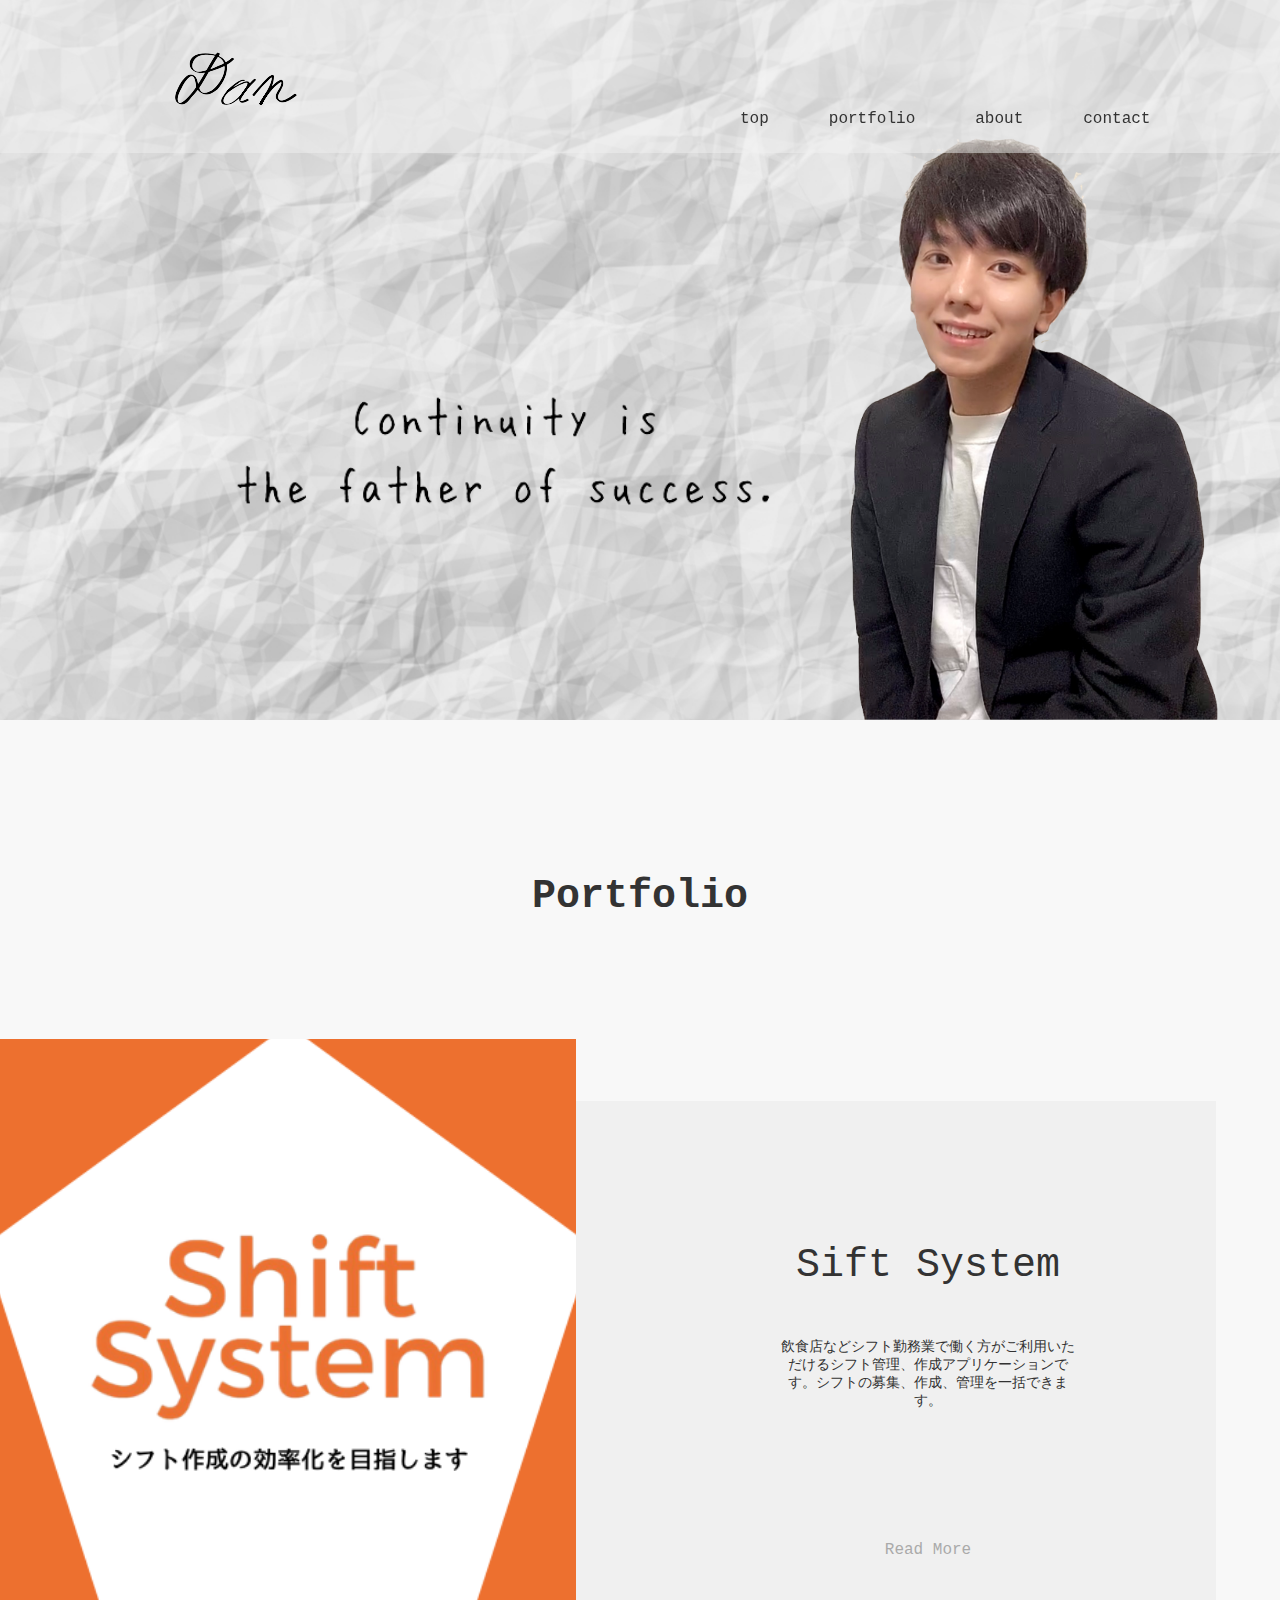
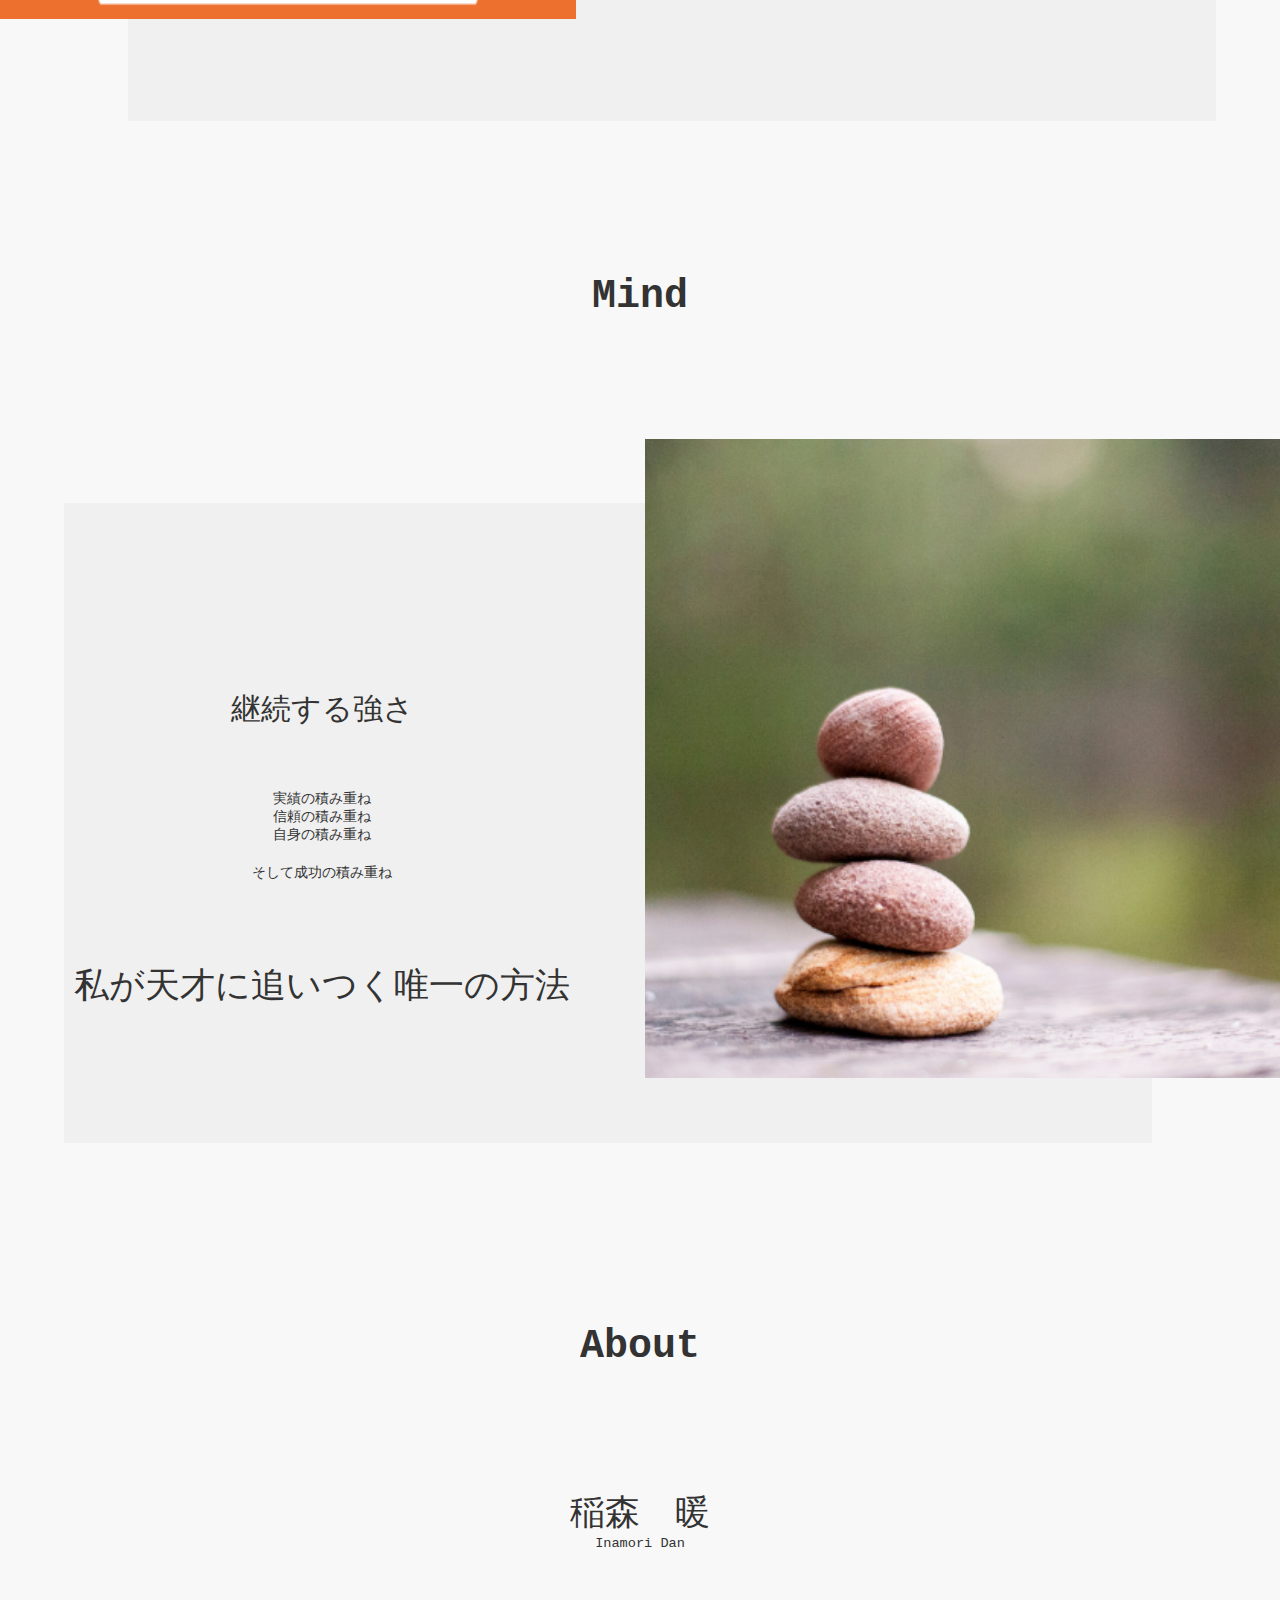
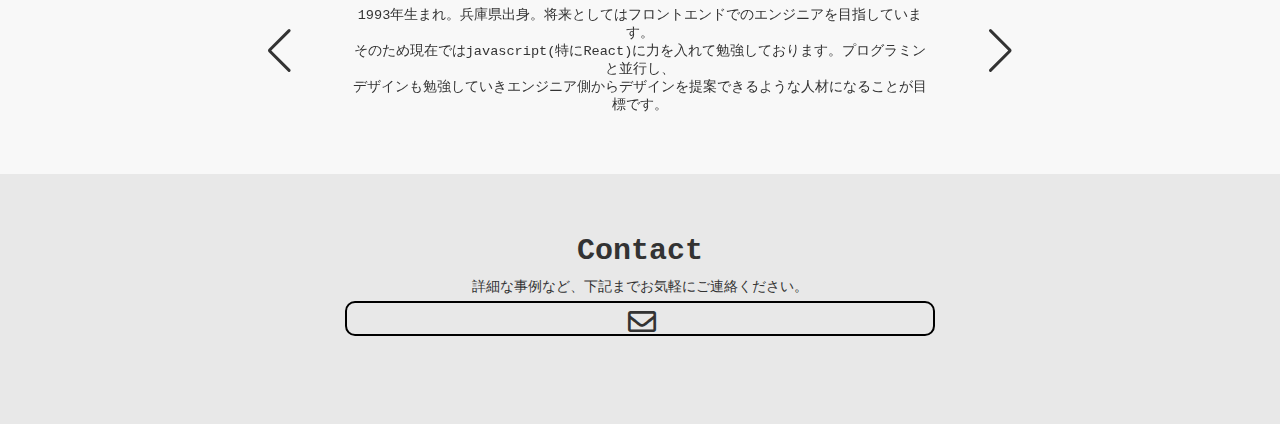
==== html/index.html @ a2d17c33 "Initial commit" ====
<!DOCTYPE HTML>
<html>
  <head>
    <meta charset="UTF-8">
    <title>ポートフォリオサイト</title>
    <link rel="stylesheet" href="../css/swiper-bundle.min.css" />
    <link rel="stylesheet" href="https://use.fontawesome.com/releases/v5.0.0/css/all.css">
    <link rel="stylesheet" href="../css/portfolio.css">
    <script src="../js/swiper-bundle.min.js"></script>
    <script src="../js/script.js" defer></script>
    <script src="../js/load.js"></script>
    <script src="../js/scroll.js"></script>
  </head>
  <body>
    <img src="../images/flash.png" class="flash-image" alt="" >
    <header>
      <div class="header-bar" id="header">
        <div class="left-header">
          <img src="../images/name-log.png" class="title" alt="">
        </div>
        <div class="right-header">
          <ul class="cf">
            <li>
              <a href="#">top</a>
            </li>
            <li>
              <a href="#">portfolio</a>
            </li>
            <li>
              <a href="#">about</a>
            </li>
            <li>
              <a href="contact.html">contact</a>
            </li>
          </ul>
        </div>
      </div>
    </header>
    <main>
      <div class="main-top">
        <img src="../images/top.png" class="main-image" alt="">
        <div class="word-content">
          <img src="../images/word.png" class="word" alt="">
        </div>
      </div>
      <div class="portfolio-container">
        <h2 class="portfolio-title">Portfolio</h2>
        <div class="portforio-main">
          <div class="shift-system-main">
            <div class="back-color-portfolio"></div>
            <div class="shift-system-left">
              <img src="../images/shift-system.png" class="shift-system-image show" alt="">
            </div>
            <div class="shift-system-right">
              <div class="shift-system-title">
                <a href="https://github.com/DanInamori/shift_system">Sift System</a>
              </div>
              <p class="shift-system-details">飲食店などシフト勤務業で働く方がご利用いただけるシフト管理、作成アプリケーションです。シフトの募集、作成、管理を一括できます。</p>
              <div class="read-more">
                <a href="https://github.com/DanInamori/shift_system">Read More</a>
              </div>
            </div>
          </div>
        </div>
      </div>
      <div class="motto">
        <h2 class="motto-title">Mind</h2>
        <div class="motto-main">
          <div class="back-color-motto"></div>
          <div class="motto-left">
            <h3>継続する強さ</h3>
            <ul>
              <li>実績の積み重ね</li>
              <li>信頼の積み重ね</li>
              <li>自身の積み重ね</li>
              <li class="motto-a">そして成功の積み重ね</li>
            </ul>
            <p class="motto-b">私が天才に追いつく唯一の方法</p>
          </div>
          <div class="motto-right">
            <img src="../images/motto.png" class="motto-image show" alt="" >
          </div>
        </div>
      </div>
      <div class="about-container">
        <h2 class="about-title">About</h2>
        <div class="name-ja">
          <a href="#">稲森　暖</a>
        </div>
        <p class="name-al">Inamori Dan</p>
        <div class="swiper-container">
          <div class="swiper-wrapper">
            <div class="swiper-slide">
              <p class="profile">1993年生まれ。兵庫県出身。将来としてはフロントエンドでのエンジニアを目指しています。<br />そのため現在ではjavascript(特にReact)に力を入れて勉強しております。プログラミンと並行し、<br />デザインも勉強していきエンジニア側からデザインを提案できるような人材になることが目標です。</p>
            </div>
            <div class="swiper-slide">
              <p class="profile">学習内容<br>HTML.CSS.Ruby.javascript.GitHub.Docker</p>
            </div>
          </div>
          <div class="swiper-button-prev"></div>
          <div class="swiper-button-next"></div>  
        </div>
      </div>
    </main>
    <footer>
      <div class="footer-bar">
        <h2 class="contact-title">Contact</h2>
        <p class="contact-message">詳細な事例など、下記までお気軽にご連絡ください。</p>
        <a href="contact.html" class="contact-form">
          <p class="message"></p>
        </a>
      </div>
    </footer>
  </body>
</html>
---- css/portfolio.css ----
* {
  box-sizing: border-box;
}

body, p, h1, h2, h3, a, li, ul, a, div ,img {
  padding: 0%;
  margin: 0%;
  color: #333333;
}

body {
  background-color: #f8f8f8;
}

h1, h2, h3, a, li, p {
  font-family: 'Courier', monospace;
}

li {
  list-style: none;
}

a {
  text-decoration: none;
}

p {
  font-size: 85%;
}

.flash-image {
  width: 100vw;
  height: 100vh;
  opacity: 1;
  position: fixed;
  z-index: 11;
  transition: 2.7s;
}

.flash-image.delete {
  transition-delay: 0.3s;
  visibility: hidden;
  opacity: 0;
}

.header-bar {
  width: 100vw;
  height: 17vh;
  position: fixed;
  display: flex;
  z-index: 10;
  transition: 1s;
  transform: none;
  background-color: rgba(240, 240, 240, 0.5);
}

.header-bar.active {
  transform: translateY(-100%);
}

.left-header {
  width: 50%;
  height: 100%;
}

.title {
  margin-left:100px;
}

.right-header {
  width: 50%;
  height:100%;
  position: relative;
}

.cf {
  position: absolute;
  bottom: 5px;
  left: 100px;
}

.cf li {
  float: left;
  margin-right: 60px;
  margin-bottom: 20px;
}

.cf li:hover {
  text-decoration: underline;
}

.main-top {
  position: relative;
}

.main-image {
  width: 100vw;
  opacity: 0;
  transform: translateY(-30px);
  transition: 4.5s;
}

.main-image.show {
  opacity: 1;
  transform: none;
}

.word-content {
  position: absolute;
  top: 25%;
  left: 18%;
  z-index: 9;
}

.word {
  width: 110%;
  opacity: 0;
  transition: 4s;
}

.word.show {
  transition-delay: 3s;
  opacity: 1;
}

.portfolio-container {
  height: 900px;
}

.portfolio-title {
  margin-top: 150px;
  text-align: center;
  font-size: 40px;
}

.portforio-main {
  width: 100%;
  height: 70%;
  margin: 120px auto;
}

.shift-system-main {
  display: flex;
  justify-content: center;
  position: relative;
}

.back-color-portfolio {
  position: absolute;
  top: 10%;
  left: 10%;
  background-color: rgb(240, 240, 240);
  width: 85%;
  height: 100%;
  z-index: 1;
}

.shift-system-left {
  width: 45%;
  height: 100%;
  overflow: hidden;
  z-index: 2;
}

.shift-system-image.show {
  transform:scale(1.2,1.2);
  transition: 1.5s;
}

.shift-system-image {
  width: 100%;
  height: 100%;
  transition: 1.5s;
}

.shift-system-image:hover {
  transform:scale(1.1,1.1);
  transition: 1.5s;
}

.shift-system-right {
  width: 55%;
  height: 100%;
  padding: 200px 50px 100px;
  z-index: 2;
}

.shift-system-title {
  font-size: 40px;
  text-align: center;
}

.shift-system-details {
  text-align: center;
  padding: 50px 25%;
}

.read-more {
  text-align: center;
  margin-top: 80px;
}

.read-more a {
  padding: 5px;
  position: relative;
  color: #aaaaaa;
}

.read-more a::after {
  position: absolute;
  bottom: -4px;
  left: 0;
  content: '';
  width: 100%;
  height: 2px;
  background: #aaaaaa;
  transform: scale(0, 1);
  transform-origin: right top;
  transition: transform 0.3s;
}

.read-more a:hover::after {
  transform-origin: left top;
  transform: scale(1, 1);
}

.motto {
  height: 900px;
}

.motto-title {
  margin-top: 100px;
  text-align: center;
  font-size: 40px;
}

.motto-main {
  display: flex;
  margin-top: 120px;
  position: relative;
}

.back-color-motto {
  position: absolute;
  top: 10%;
  left: 5%;
  background-color: rgb(240, 240, 240);
  width: 85%;
  height: 100%;
  z-index: 1;
}

.motto-left {
  height: 100%;
  width: 55%;
  padding: 250px 50px 70px;
  z-index: 2;
}

.motto-left h3 {
  font-size: 30px;
  font-weight: 100;
  text-align: center;
}

.motto-left ul {
  margin-top: 60px;
  text-align: center;
  font-size: 85%;
}

.motto-a {
  margin-top: 20px;
}

.motto-b {
  text-align: center;
  font-size: 35px;
  margin-top: 80px;
}

.motto-right {
  height: 100%;
  width: 55%;
  overflow: hidden;
  z-index: 2;
}

.motto-image.show {
  transform:scale(1.2,1.2);
  transition: 1.5s;
}

.motto-image {
  width: 100%;
  height: 100%;
  transition: 1.5s;
}

.motto-image:hover {
  transform:scale(1.1,1.1);
  transition: 1.5s;
}

.about-container {
  height: 450px;
}

.about-title {
  text-align: center;
  font-size: 40px;
  margin-top: 150px;
}

.name-ja {
  text-align: center;
  font-size: 35px;
  margin-top: 120px;
}

.name-al {
  text-align: center;
}

.swiper-container {
  width: 60%;
  height: 200px;
}

.profile {
  margin: 55px auto;
  width: 75%;
  text-align: center;
}

.slide {
  display: flex;
  justify-content: center;
}

.icon-left {
  background-color: #333333;
  width: 50%;
}

.icon-right {
  background-color: wheat;
  width: 50%;
  height: 100px;
}

.swiper-button-prev {
  color: #333333;
}

.swiper-button-next {
  color: #333333;
}

.footer-bar {
  height: 250px;
  padding: 30px 50px 20px;
  background-color: #e8e8e8;
}

.contact-title {
  text-align: center;
  font-size: 30px;
  padding-top: 30px;
}

.contact-message {
  text-align: center;
  margin-top: 10px;
}

.contact-form {
  border: 2px solid black;
  border-radius: 10px;
  display: block;
  margin: 5px auto;
  height: 35px;
  width: 50%;
  position: relative;
}

.message::after {
  content: '\f0e0';
  font-family: 'Font Awesome 5 Free';
  font-size: 28px;
  position: absolute;
  left: 48%;
  top: 10%;
}
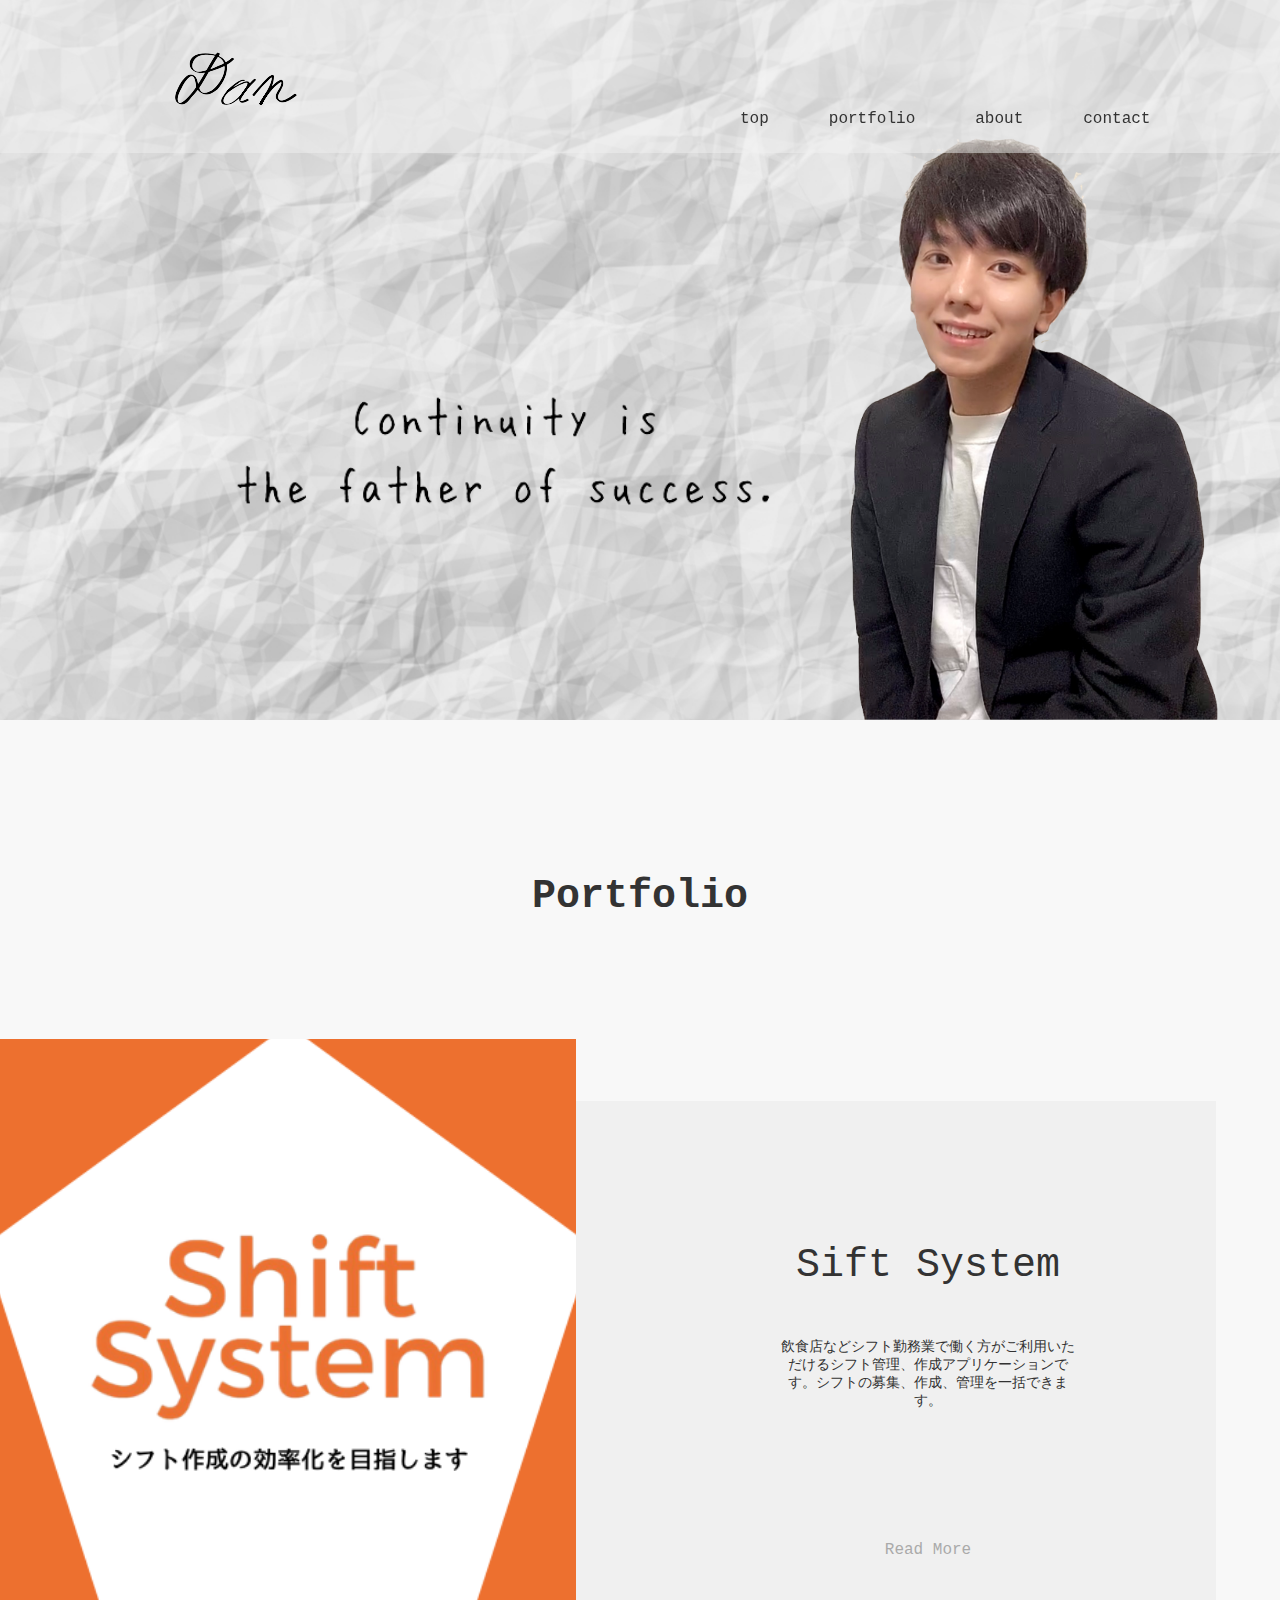
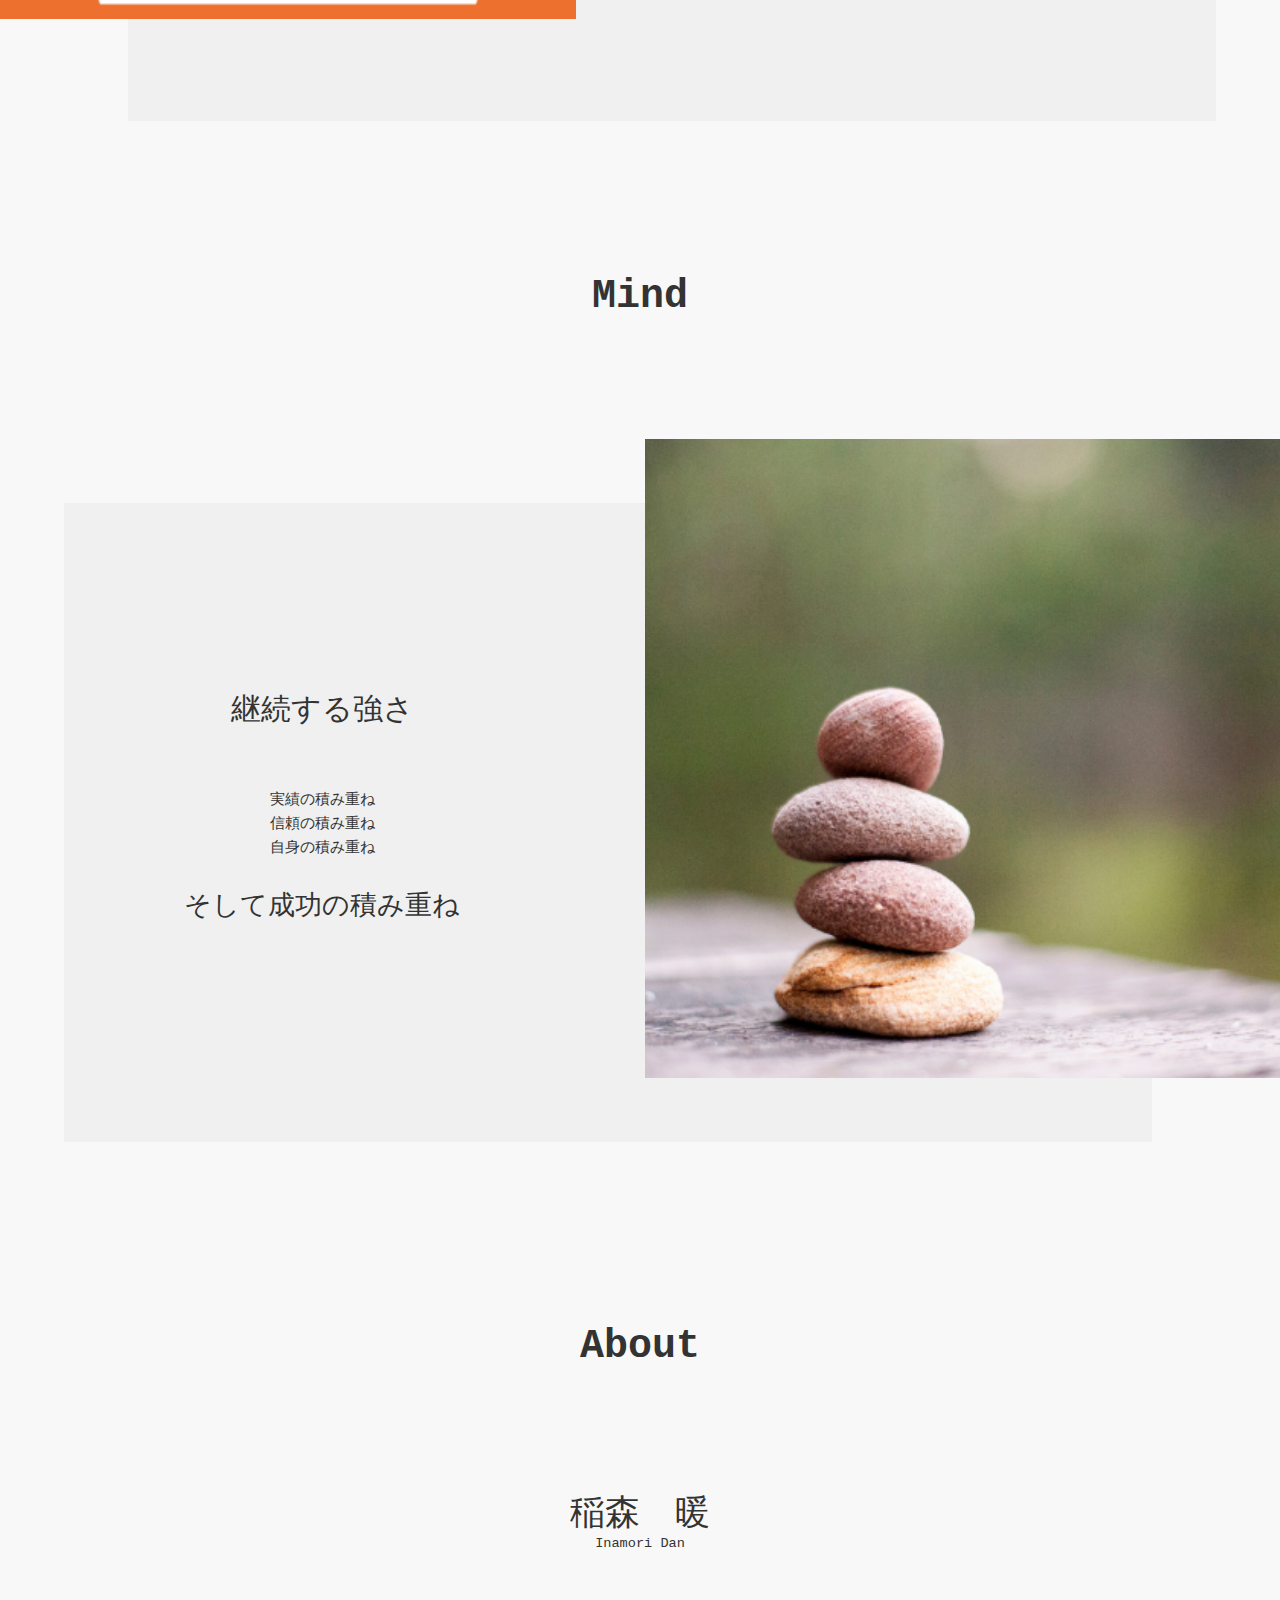
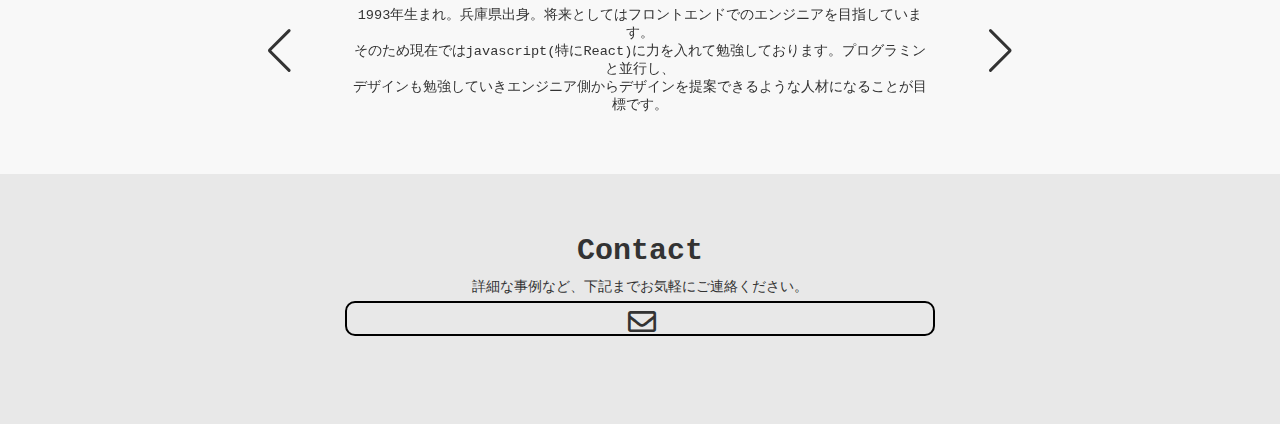
==== commit 06593d6f: "contactの実装" ====
--- a/html/index.html
+++ b/html/index.html
@@ -9,6 +9,7 @@
     <script src="../js/swiper-bundle.min.js"></script>
     <script src="../js/script.js" defer></script>
     <script src="../js/load.js"></script>
+    <script src="../js/header.js"></script>
     <script src="../js/scroll.js"></script>
   </head>
   <body>
@@ -73,9 +74,8 @@
               <li>実績の積み重ね</li>
               <li>信頼の積み重ね</li>
               <li>自身の積み重ね</li>
-              <li class="motto-a">そして成功の積み重ね</li>
             </ul>
-            <p class="motto-b">私が天才に追いつく唯一の方法</p>
+            <p class="motto-a">そして成功の積み重ね</p>
           </div>
           <div class="motto-right">
             <img src="../images/motto.png" class="motto-image show" alt="" >
--- a/css/portfolio.css
+++ b/css/portfolio.css
@@ -266,17 +266,17 @@
 .motto-left ul {
   margin-top: 60px;
   text-align: center;
-  font-size: 85%;
+}
+
+.motto-left li {
+  font-size: 15px;
+  margin-top: 5px;
 }
 
 .motto-a {
-  margin-top: 20px;
-}
-
-.motto-b {
-  text-align: center;
-  font-size: 35px;
-  margin-top: 80px;
+  margin-top: 30px;
+  font-size: 27px;
+  text-align: center;
 }
 
 .motto-right {
@@ -391,4 +391,72 @@
   position: absolute;
   left: 48%;
   top: 10%;
-}+}
+
+/* 下記より contact.html */
+
+label {
+  display: block;
+  margin-top: 30px;
+}
+
+textarea {
+  width: 60%;
+  height: 100px;
+  padding: 5px 10px;
+  margin-top: 10px;
+  font-size: 15px;
+}
+
+::placeholder {
+  color: #c8c8c8;
+}
+
+.input-form {
+  width: 60%;
+  height: 40px;
+  margin-top: 10px;
+  padding: 0 10px;
+  font-size: 15px;
+}
+
+.main-form {
+  width: 100vw;
+  height: 120vh;
+  padding: 120px ;
+}
+
+.company-form {
+  text-align: center;
+}
+
+.customer-form {
+  text-align: center;
+}
+
+.mail-form {
+  text-align: center;
+}
+
+.tell-form {
+  text-align: center;
+}
+
+.text-form {
+  text-align: center;
+}
+
+.submit-form {
+  text-align: center;
+}
+
+.submit {
+  width: 200px;
+  height: 50px;
+  margin-top: 20px;
+  font-size: 15px;
+  border-radius: 5px;
+  color: #e8e8e8;
+  background-color: #666666;
+  border: 2px solid #333333;
+}
